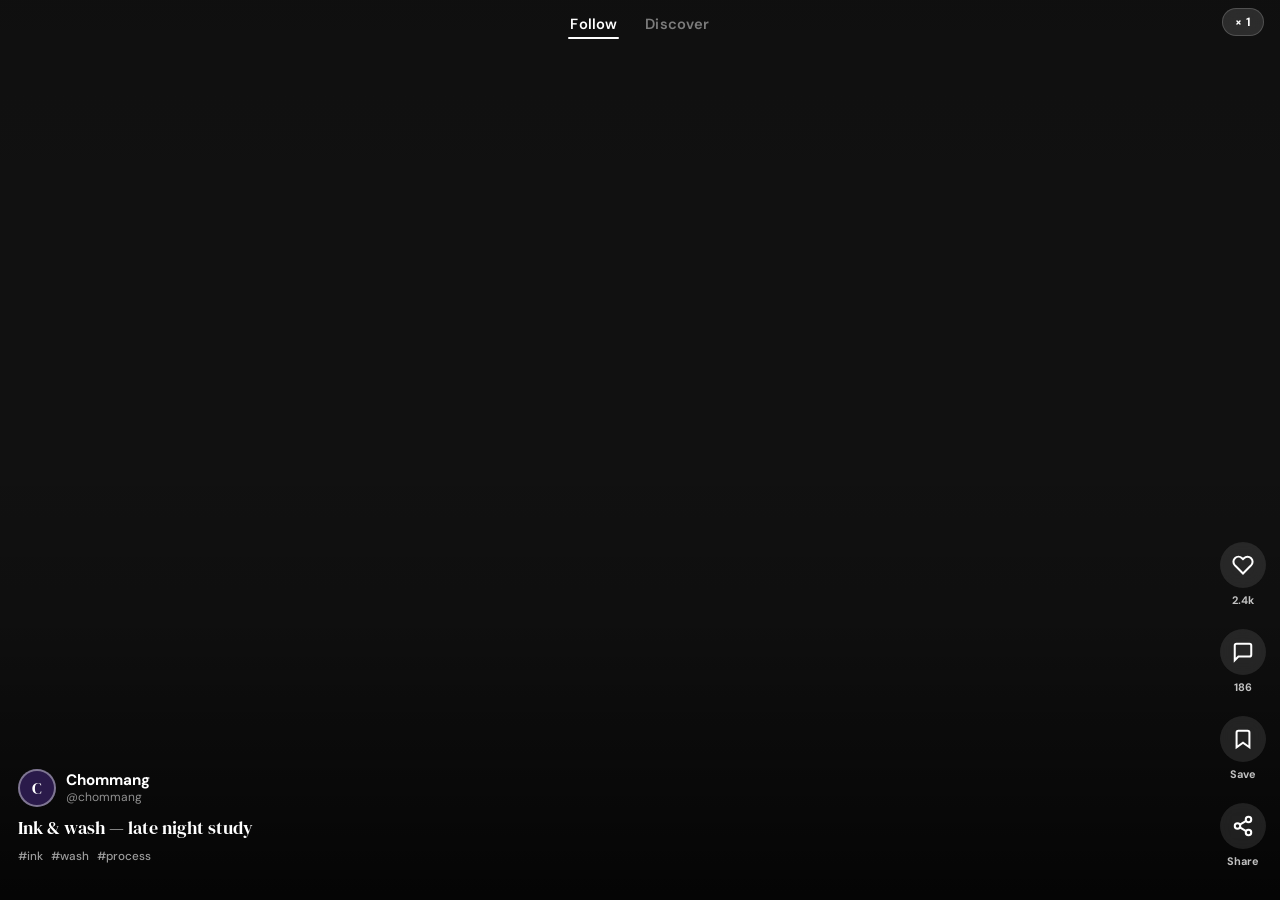
==== feed.html @ 2b3bf253 "Add files via upload" ====
<!DOCTYPE html>
<html lang="en">
<head>
  <meta charset="UTF-8" />
  <meta name="viewport" content="width=device-width, initial-scale=1.0, viewport-fit=cover" />
  <title>Art Gem — Feed</title>
  <link rel="stylesheet" href="style.css" />
  <style>

    html, body {
      width: 100%;
      height: 100%;
      overflow: hidden;
      background: #0D0D0D;
      overscroll-behavior: none;
    }

    #feed-page {
      width: 100%;
      height: 100dvh;
      position: relative;
      overflow: hidden;
      background: #0D0D0D;
    }

    /* ---- Search Bar ---- */
    .search-bar-wrap {
      position: absolute;
      top: 0; left: 0; right: 0;
      z-index: 30;
      padding: calc(env(safe-area-inset-top, 0px) + 52px) 16px 14px;
      background: linear-gradient(to bottom, rgba(0,0,0,0.9) 0%, transparent 100%);
      transform: translateY(-110%);
      transition: transform 0.35s cubic-bezier(0.4, 0, 0.2, 1);
      pointer-events: none;
    }
    .search-bar-wrap.visible {
      transform: translateY(0);
      pointer-events: all;
    }
    .search-input-row {
      display: flex;
      align-items: center;
      gap: 10px;
      background: rgba(255,255,255,0.12);
      backdrop-filter: blur(14px);
      -webkit-backdrop-filter: blur(14px);
      border-radius: 50px;
      padding: 10px 16px;
      border: 1px solid rgba(255,255,255,0.15);
    }
    .search-input-row input {
      flex: 1;
      background: transparent;
      border: none;
      outline: none;
      font-family: var(--font-body);
      font-size: 0.9rem;
      color: #fff;
    }
    .search-input-row input::placeholder { color: rgba(255,255,255,0.45); }
    .search-input-row svg { color: rgba(255,255,255,0.55); flex-shrink: 0; }
    .search-chips {
      display: flex;
      gap: 8px;
      margin-top: 10px;
      overflow-x: auto;
      scrollbar-width: none;
      padding-bottom: 2px;
    }
    .search-chips::-webkit-scrollbar { display: none; }
    .search-chip {
      flex-shrink: 0;
      padding: 5px 14px;
      border-radius: 50px;
      background: rgba(255,255,255,0.1);
      border: 1px solid rgba(255,255,255,0.18);
      color: rgba(255,255,255,0.75);
      font-size: 0.75rem;
      font-family: var(--font-body);
      font-weight: 500;
      cursor: pointer;
    }
    .search-chip.active {
      background: #A083D5;
      border-color: #A083D5;
      color: #fff;
    }

    /* ---- Top HUD ---- */
    .feed-hud {
      position: absolute;
      top: 0; left: 0; right: 0;
      z-index: 20;
      display: flex;
      align-items: center;
      justify-content: center;
      padding-top: calc(env(safe-area-inset-top, 12px) + 6px);
      padding-bottom: 8px;
      pointer-events: none;
    }
    .feed-tabs {
      display: flex;
      gap: 24px;
      pointer-events: all;
    }
    .feed-tab {
      font-family: var(--font-body);
      font-size: 0.92rem;
      font-weight: 600;
      color: rgba(255,255,255,0.45);
      cursor: pointer;
      padding: 8px 2px;
      position: relative;
      background: none;
      border: none;
      letter-spacing: 0.01em;
      transition: color 0.2s;
      -webkit-tap-highlight-color: transparent;
    }
    .feed-tab::after {
      content: '';
      position: absolute;
      bottom: 3px; left: 0; right: 0;
      height: 2px;
      border-radius: 2px;
      background: #fff;
      transform: scaleX(0);
      transition: transform 0.25s ease;
    }
    .feed-tab.active { color: #fff; }
    .feed-tab.active::after { transform: scaleX(1); }

    .speed-badge {
      position: absolute;
      top: calc(env(safe-area-inset-top, 12px) + 8px);
      right: 16px;
      background: rgba(255,255,255,0.12);
      backdrop-filter: blur(8px);
      -webkit-backdrop-filter: blur(8px);
      border: 1px solid rgba(255,255,255,0.18);
      border-radius: 50px;
      padding: 5px 12px;
      font-size: 0.75rem;
      font-weight: 700;
      color: #fff;
      font-family: var(--font-body);
      letter-spacing: 0.02em;
      cursor: pointer;
      z-index: 20;
    }

    /* ---- Video Feed ---- */
    .video-feed {
      position: absolute;
      inset: 0;
      overflow-y: scroll;
      overflow-x: hidden;
      scroll-snap-type: y mandatory;
      scrollbar-width: none;
      -webkit-overflow-scrolling: touch;
    }
    .video-feed::-webkit-scrollbar { display: none; }

    /* ---- Video Slide ---- */
    .video-slide {
      width: 100%;
      height: 100dvh;
      scroll-snap-align: start;
      scroll-snap-stop: always;
      position: relative;
      background: #111;
      overflow: hidden;
    }

    .video-slide video {
      position: absolute;
      inset: 0;
      width: 100%;
      height: 100%;
      object-fit: cover;
      display: block;
    }

    .video-overlay {
      position: absolute;
      inset: 0;
      background: linear-gradient(
        to bottom,
        rgba(0,0,0,0.1) 0%,
        transparent 25%,
        transparent 50%,
        rgba(0,0,0,0.15) 70%,
        rgba(0,0,0,0.72) 100%
      );
      z-index: 2;
      pointer-events: none;
    }

    /* ---- Artist Info ---- */
    .artist-info {
      position: absolute;
      bottom: 0; left: 0;
      right: 72px;
      padding: 20px 18px 36px;
      z-index: 5;
    }
    .artist-row {
      display: flex;
      align-items: center;
      gap: 10px;
      margin-bottom: 10px;
      cursor: pointer;
    }
    .artist-avatar {
      width: 38px; height: 38px;
      border-radius: 50%;
      border: 2px solid rgba(255,255,255,0.4);
      display: flex; align-items: center; justify-content: center;
      font-family: var(--font-display);
      font-size: 1rem;
      color: #fff;
      flex-shrink: 0;
    }
    .artist-name {
      font-family: var(--font-body);
      font-size: 0.95rem;
      font-weight: 700;
      color: #fff;
      line-height: 1.2;
    }
    .artist-handle {
      font-size: 0.75rem;
      color: rgba(255,255,255,0.55);
    }
    .video-title {
      font-family: var(--font-display);
      font-size: 1.1rem;
      color: #fff;
      line-height: 1.3;
      margin-bottom: 8px;
    }
    .video-tags {
      display: flex;
      gap: 8px;
      flex-wrap: wrap;
    }
    .video-tag {
      font-size: 0.73rem;
      color: rgba(255,255,255,0.6);
      font-weight: 500;
      font-family: var(--font-body);
    }
    .video-tag::before { content: '#'; }

    /* ---- Side Actions ---- */
    .side-actions {
      position: absolute;
      right: 14px;
      bottom: 32px;
      z-index: 5;
      display: flex;
      flex-direction: column;
      align-items: center;
      gap: 22px;
    }
    .action-btn {
      display: flex;
      flex-direction: column;
      align-items: center;
      gap: 5px;
      cursor: pointer;
      background: none;
      border: none;
      padding: 0;
      -webkit-tap-highlight-color: transparent;
    }
    .action-icon {
      width: 46px; height: 46px;
      border-radius: 50%;
      background: rgba(255,255,255,0.1);
      backdrop-filter: blur(8px);
      -webkit-backdrop-filter: blur(8px);
      display: flex; align-items: center; justify-content: center;
      transition: background 0.2s, transform 0.15s;
    }
    .action-btn:active .action-icon { transform: scale(0.88); }
    .action-btn.liked .action-icon  { background: rgba(244,224,100,0.22); }
    .action-btn svg { color: #fff; }
    .action-btn.liked svg.heart-icon {
      color: #F4E064;
      fill: #F4E064;
    }
    .action-count {
      font-size: 0.68rem;
      font-weight: 700;
      color: rgba(255,255,255,0.75);
      font-family: var(--font-body);
    }

    /* ---- Toast ---- */
    .toast {
      position: fixed;
      bottom: 80px;
      left: 50%;
      transform: translateX(-50%);
      background: rgba(26,26,26,0.92);
      color: #fff;
      font-size: 0.82rem;
      font-weight: 500;
      font-family: var(--font-body);
      padding: 10px 20px;
      border-radius: 50px;
      opacity: 0;
      pointer-events: none;
      transition: opacity 0.25s, bottom 0.25s;
      z-index: 999;
      white-space: nowrap;
      backdrop-filter: blur(12px);
    }
    .toast.show { opacity: 1; bottom: 90px; }

  </style>
</head>
<body>
<div id="feed-page">

  <!-- Search Bar -->
  <div class="search-bar-wrap" id="searchBar">
    <div class="search-input-row">
      <svg width="15" height="15" viewBox="0 0 24 24" fill="none" stroke="currentColor" stroke-width="2.5">
        <circle cx="11" cy="11" r="8"/><path d="m21 21-4.35-4.35"/>
      </svg>
      <input type="text" placeholder="Search artists, styles, mediums…" />
      <svg id="searchClose" width="15" height="15" viewBox="0 0 24 24" fill="none" stroke="currentColor" stroke-width="2.5" style="cursor:pointer">
        <path d="M18 6L6 18M6 6l12 12"/>
      </svg>
    </div>
    <div class="search-chips">
      <button class="search-chip active">All</button>
      <button class="search-chip">Watercolour</button>
      <button class="search-chip">Oil Paint</button>
      <button class="search-chip">Charcoal</button>
      <button class="search-chip">Sketch</button>
      <button class="search-chip">Ceramics</button>
      <button class="search-chip">Printmaking</button>
      <button class="search-chip">Calligraphy</button>
    </div>
  </div>

  <!-- Top HUD -->
  <div class="feed-hud">
    <div class="feed-tabs">
      <button class="feed-tab active" id="tabFollow" onclick="switchTab('follow')">Follow</button>
      <button class="feed-tab" id="tabDiscover" onclick="switchTab('discover')">Discover</button>
    </div>
  </div>
  <div class="speed-badge" id="speedBadge" onclick="cycleSpeed()">× 1</div>

  <!-- Video Feed -->
  <div class="video-feed" id="videoFeed">

    <!-- FOLLOW: Video 1 -->
    <div class="video-slide" data-tab="follow">
      <video src="https://rancmd.github.io/ag/video1.mp4" autoplay loop muted playsinline webkit-playsinline preload="auto"></video>
      <div class="video-overlay"></div>
      <div class="artist-info">
        <div class="artist-row" onclick="goToProfile()">
          <div class="artist-avatar" style="background:#2A1A4A;">C</div>
          <div>
            <div class="artist-name">Chommang</div>
            <div class="artist-handle">@chommang</div>
          </div>
        </div>
        <div class="video-title">Ink & wash — late night study</div>
        <div class="video-tags">
          <span class="video-tag">ink</span>
          <span class="video-tag">wash</span>
          <span class="video-tag">process</span>
        </div>
      </div>
      <div class="side-actions">
        <button class="action-btn" onclick="toggleLike(this)">
          <div class="action-icon"><svg class="heart-icon" width="22" height="22" viewBox="0 0 24 24" fill="none" stroke="currentColor" stroke-width="2.2"><path d="M20.84 4.61a5.5 5.5 0 0 0-7.78 0L12 5.67l-1.06-1.06a5.5 5.5 0 0 0-7.78 7.78l1.06 1.06L12 21.23l7.78-7.78 1.06-1.06a5.5 5.5 0 0 0 0-7.78z"/></svg></div>
          <span class="action-count">2.4k</span>
        </button>
        <button class="action-btn" onclick="showToast('Comments coming soon')">
          <div class="action-icon"><svg width="22" height="22" viewBox="0 0 24 24" fill="none" stroke="currentColor" stroke-width="2.2"><path d="M21 15a2 2 0 0 1-2 2H7l-4 4V5a2 2 0 0 1 2-2h14a2 2 0 0 1 2 2z"/></svg></div>
          <span class="action-count">186</span>
        </button>
        <button class="action-btn" onclick="showToast('Saved ✓')">
          <div class="action-icon"><svg width="22" height="22" viewBox="0 0 24 24" fill="none" stroke="currentColor" stroke-width="2.2"><path d="M19 21l-7-5-7 5V5a2 2 0 0 1 2-2h10a2 2 0 0 1 2 2z"/></svg></div>
          <span class="action-count">Save</span>
        </button>
        <button class="action-btn" onclick="showToast('Link copied!')">
          <div class="action-icon"><svg width="22" height="22" viewBox="0 0 24 24" fill="none" stroke="currentColor" stroke-width="2.2"><circle cx="18" cy="5" r="3"/><circle cx="6" cy="12" r="3"/><circle cx="18" cy="19" r="3"/><path d="M8.59 13.51l6.83 3.98M15.41 6.51l-6.82 3.98"/></svg></div>
          <span class="action-count">Share</span>
        </button>
      </div>
    </div>

    <!-- FOLLOW: Video 2 -->
    <div class="video-slide" data-tab="follow">
      <video src="https://rancmd.github.io/ag/video2.mp4" loop muted playsinline webkit-playsinline preload="none"></video>
      <div class="video-overlay"></div>
      <div class="artist-info">
        <div class="artist-row" onclick="goToProfile()">
          <div class="artist-avatar" style="background:#1A2A1A;">M</div>
          <div>
            <div class="artist-name">Mmmmonexx</div>
            <div class="artist-handle">@mmmmonexx</div>
          </div>
        </div>
        <div class="video-title">Colour studies — gouache on paper</div>
        <div class="video-tags">
          <span class="video-tag">gouache</span>
          <span class="video-tag">colour</span>
          <span class="video-tag">analog</span>
        </div>
      </div>
      <div class="side-actions">
        <button class="action-btn" onclick="toggleLike(this)">
          <div class="action-icon"><svg class="heart-icon" width="22" height="22" viewBox="0 0 24 24" fill="none" stroke="currentColor" stroke-width="2.2"><path d="M20.84 4.61a5.5 5.5 0 0 0-7.78 0L12 5.67l-1.06-1.06a5.5 5.5 0 0 0-7.78 7.78l1.06 1.06L12 21.23l7.78-7.78 1.06-1.06a5.5 5.5 0 0 0 0-7.78z"/></svg></div>
          <span class="action-count">5.1k</span>
        </button>
        <button class="action-btn" onclick="showToast('Comments coming soon')">
          <div class="action-icon"><svg width="22" height="22" viewBox="0 0 24 24" fill="none" stroke="currentColor" stroke-width="2.2"><path d="M21 15a2 2 0 0 1-2 2H7l-4 4V5a2 2 0 0 1 2-2h14a2 2 0 0 1 2 2z"/></svg></div>
          <span class="action-count">341</span>
        </button>
        <button class="action-btn" onclick="showToast('Saved ✓')">
          <div class="action-icon"><svg width="22" height="22" viewBox="0 0 24 24" fill="none" stroke="currentColor" stroke-width="2.2"><path d="M19 21l-7-5-7 5V5a2 2 0 0 1 2-2h10a2 2 0 0 1 2 2z"/></svg></div>
          <span class="action-count">Save</span>
        </button>
        <button class="action-btn" onclick="showToast('Link copied!')">
          <div class="action-icon"><svg width="22" height="22" viewBox="0 0 24 24" fill="none" stroke="currentColor" stroke-width="2.2"><circle cx="18" cy="5" r="3"/><circle cx="6" cy="12" r="3"/><circle cx="18" cy="19" r="3"/><path d="M8.59 13.51l6.83 3.98M15.41 6.51l-6.82 3.98"/></svg></div>
          <span class="action-count">Share</span>
        </button>
      </div>
    </div>

    <!-- FOLLOW: Video 3 -->
    <div class="video-slide" data-tab="follow">
      <video src="https://rancmd.github.io/ag/video3.mp4" loop muted playsinline webkit-playsinline preload="none"></video>
      <div class="video-overlay"></div>
      <div class="artist-info">
        <div class="artist-row" onclick="goToProfile()">
          <div class="artist-avatar" style="background:#2A1A1A;">N</div>
          <div>
            <div class="artist-name">Nisu</div>
            <div class="artist-handle">@artbynisu</div>
          </div>
        </div>
        <div class="video-title">Sketchbook walk — pen & watercolour</div>
        <div class="video-tags">
          <span class="video-tag">sketch</span>
          <span class="video-tag">watercolour</span>
          <span class="video-tag">pen</span>
        </div>
      </div>
      <div class="side-actions">
        <button class="action-btn" onclick="toggleLike(this)">
          <div class="action-icon"><svg class="heart-icon" width="22" height="22" viewBox="0 0 24 24" fill="none" stroke="currentColor" stroke-width="2.2"><path d="M20.84 4.61a5.5 5.5 0 0 0-7.78 0L12 5.67l-1.06-1.06a5.5 5.5 0 0 0-7.78 7.78l1.06 1.06L12 21.23l7.78-7.78 1.06-1.06a5.5 5.5 0 0 0 0-7.78z"/></svg></div>
          <span class="action-count">8.7k</span>
        </button>
        <button class="action-btn" onclick="showToast('Comments coming soon')">
          <div class="action-icon"><svg width="22" height="22" viewBox="0 0 24 24" fill="none" stroke="currentColor" stroke-width="2.2"><path d="M21 15a2 2 0 0 1-2 2H7l-4 4V5a2 2 0 0 1 2-2h14a2 2 0 0 1 2 2z"/></svg></div>
          <span class="action-count">920</span>
        </button>
        <button class="action-btn" onclick="showToast('Saved ✓')">
          <div class="action-icon"><svg width="22" height="22" viewBox="0 0 24 24" fill="none" stroke="currentColor" stroke-width="2.2"><path d="M19 21l-7-5-7 5V5a2 2 0 0 1 2-2h10a2 2 0 0 1 2 2z"/></svg></div>
          <span class="action-count">Save</span>
        </button>
        <button class="action-btn" onclick="showToast('Link copied!')">
          <div class="action-icon"><svg width="22" height="22" viewBox="0 0 24 24" fill="none" stroke="currentColor" stroke-width="2.2"><circle cx="18" cy="5" r="3"/><circle cx="6" cy="12" r="3"/><circle cx="18" cy="19" r="3"/><path d="M8.59 13.51l6.83 3.98M15.41 6.51l-6.82 3.98"/></svg></div>
          <span class="action-count">Share</span>
        </button>
      </div>
    </div>

    <!-- DISCOVER: Video 4 -->
    <div class="video-slide" data-tab="discover" style="display:none">
      <video src="https://rancmd.github.io/ag/video4.mp4" loop muted playsinline webkit-playsinline preload="none"></video>
      <div class="video-overlay"></div>
      <div class="artist-info">
        <div class="artist-row" onclick="goToProfile()">
          <div class="artist-avatar" style="background:#1A1A2A;">D</div>
          <div>
            <div class="artist-name">Drewscape</div>
            <div class="artist-handle">@drewscape-art</div>
          </div>
        </div>
        <div class="video-title">Urban sketching — marker & ink</div>
        <div class="video-tags">
          <span class="video-tag">urban</span>
          <span class="video-tag">marker</span>
          <span class="video-tag">ink</span>
        </div>
      </div>
      <div class="side-actions">
        <button class="action-btn" onclick="toggleLike(this)">
          <div class="action-icon"><svg class="heart-icon" width="22" height="22" viewBox="0 0 24 24" fill="none" stroke="currentColor" stroke-width="2.2"><path d="M20.84 4.61a5.5 5.5 0 0 0-7.78 0L12 5.67l-1.06-1.06a5.5 5.5 0 0 0-7.78 7.78l1.06 1.06L12 21.23l7.78-7.78 1.06-1.06a5.5 5.5 0 0 0 0-7.78z"/></svg></div>
          <span class="action-count">3.2k</span>
        </button>
        <button class="action-btn" onclick="showToast('Comments coming soon')">
          <div class="action-icon"><svg width="22" height="22" viewBox="0 0 24 24" fill="none" stroke="currentColor" stroke-width="2.2"><path d="M21 15a2 2 0 0 1-2 2H7l-4 4V5a2 2 0 0 1 2-2h14a2 2 0 0 1 2 2z"/></svg></div>
          <span class="action-count">215</span>
        </button>
        <button class="action-btn" onclick="showToast('Saved ✓')">
          <div class="action-icon"><svg width="22" height="22" viewBox="0 0 24 24" fill="none" stroke="currentColor" stroke-width="2.2"><path d="M19 21l-7-5-7 5V5a2 2 0 0 1 2-2h10a2 2 0 0 1 2 2z"/></svg></div>
          <span class="action-count">Save</span>
        </button>
        <button class="action-btn" onclick="showToast('Link copied!')">
          <div class="action-icon"><svg width="22" height="22" viewBox="0 0 24 24" fill="none" stroke="currentColor" stroke-width="2.2"><circle cx="18" cy="5" r="3"/><circle cx="6" cy="12" r="3"/><circle cx="18" cy="19" r="3"/><path d="M8.59 13.51l6.83 3.98M15.41 6.51l-6.82 3.98"/></svg></div>
          <span class="action-count">Share</span>
        </button>
      </div>
    </div>

    <!-- DISCOVER: Video 5 -->
    <div class="video-slide" data-tab="discover" style="display:none">
      <video src="https://rancmd.github.io/ag/video5.mp4" loop muted playsinline webkit-playsinline preload="none"></video>
      <div class="video-overlay"></div>
      <div class="artist-info">
        <div class="artist-row" onclick="goToProfile()">
          <div class="artist-avatar" style="background:#2A2A1A;">A</div>
          <div>
            <div class="artist-name">Akihito</div>
            <div class="artist-handle">@akihitoyoshitomi</div>
          </div>
        </div>
        <div class="video-title">Sumi-e — bamboo in rain</div>
        <div class="video-tags">
          <span class="video-tag">sumi-e</span>
          <span class="video-tag">ink</span>
          <span class="video-tag">japanese</span>
        </div>
      </div>
      <div class="side-actions">
        <button class="action-btn" onclick="toggleLike(this)">
          <div class="action-icon"><svg class="heart-icon" width="22" height="22" viewBox="0 0 24 24" fill="none" stroke="currentColor" stroke-width="2.2"><path d="M20.84 4.61a5.5 5.5 0 0 0-7.78 0L12 5.67l-1.06-1.06a5.5 5.5 0 0 0-7.78 7.78l1.06 1.06L12 21.23l7.78-7.78 1.06-1.06a5.5 5.5 0 0 0 0-7.78z"/></svg></div>
          <span class="action-count">11k</span>
        </button>
        <button class="action-btn" onclick="showToast('Comments coming soon')">
          <div class="action-icon"><svg width="22" height="22" viewBox="0 0 24 24" fill="none" stroke="currentColor" stroke-width="2.2"><path d="M21 15a2 2 0 0 1-2 2H7l-4 4V5a2 2 0 0 1 2-2h14a2 2 0 0 1 2 2z"/></svg></div>
          <span class="action-count">1.2k</span>
        </button>
        <button class="action-btn" onclick="showToast('Saved ✓')">
          <div class="action-icon"><svg width="22" height="22" viewBox="0 0 24 24" fill="none" stroke="currentColor" stroke-width="2.2"><path d="M19 21l-7-5-7 5V5a2 2 0 0 1 2-2h10a2 2 0 0 1 2 2z"/></svg></div>
          <span class="action-count">Save</span>
        </button>
        <button class="action-btn" onclick="showToast('Link copied!')">
          <div class="action-icon"><svg width="22" height="22" viewBox="0 0 24 24" fill="none" stroke="currentColor" stroke-width="2.2"><circle cx="18" cy="5" r="3"/><circle cx="6" cy="12" r="3"/><circle cx="18" cy="19" r="3"/><path d="M8.59 13.51l6.83 3.98M15.41 6.51l-6.82 3.98"/></svg></div>
          <span class="action-count">Share</span>
        </button>
      </div>
    </div>

    <!-- DISCOVER: Video 6 -->
    <div class="video-slide" data-tab="discover" style="display:none">
      <video src="https://rancmd.github.io/ag/video6.mp4" loop muted playsinline webkit-playsinline preload="none"></video>
      <div class="video-overlay"></div>
      <div class="artist-info">
        <div class="artist-row" onclick="goToProfile()">
          <div class="artist-avatar" style="background:#1A1A1A;">K</div>
          <div>
            <div class="artist-name">Kira Voss</div>
            <div class="artist-handle">@kiravoss</div>
          </div>
        </div>
        <div class="video-title">Oil pastel — golden hour landscape</div>
        <div class="video-tags">
          <span class="video-tag">oil pastel</span>
          <span class="video-tag">landscape</span>
          <span class="video-tag">process</span>
        </div>
      </div>
      <div class="side-actions">
        <button class="action-btn" onclick="toggleLike(this)">
          <div class="action-icon"><svg class="heart-icon" width="22" height="22" viewBox="0 0 24 24" fill="none" stroke="currentColor" stroke-width="2.2"><path d="M20.84 4.61a5.5 5.5 0 0 0-7.78 0L12 5.67l-1.06-1.06a5.5 5.5 0 0 0-7.78 7.78l1.06 1.06L12 21.23l7.78-7.78 1.06-1.06a5.5 5.5 0 0 0 0-7.78z"/></svg></div>
          <span class="action-count">6.8k</span>
        </button>
        <button class="action-btn" onclick="showToast('Comments coming soon')">
          <div class="action-icon"><svg width="22" height="22" viewBox="0 0 24 24" fill="none" stroke="currentColor" stroke-width="2.2"><path d="M21 15a2 2 0 0 1-2 2H7l-4 4V5a2 2 0 0 1 2-2h14a2 2 0 0 1 2 2z"/></svg></div>
          <span class="action-count">540</span>
        </button>
        <button class="action-btn" onclick="showToast('Saved ✓')">
          <div class="action-icon"><svg width="22" height="22" viewBox="0 0 24 24" fill="none" stroke="currentColor" stroke-width="2.2"><path d="M19 21l-7-5-7 5V5a2 2 0 0 1 2-2h10a2 2 0 0 1 2 2z"/></svg></div>
          <span class="action-count">Save</span>
        </button>
        <button class="action-btn" onclick="showToast('Link copied!')">
          <div class="action-icon"><svg width="22" height="22" viewBox="0 0 24 24" fill="none" stroke="currentColor" stroke-width="2.2"><circle cx="18" cy="5" r="3"/><circle cx="6" cy="12" r="3"/><circle cx="18" cy="19" r="3"/><path d="M8.59 13.51l6.83 3.98M15.41 6.51l-6.82 3.98"/></svg></div>
          <span class="action-count">Share</span>
        </button>
      </div>
    </div>

  </div><!-- /video-feed -->

  <div class="toast" id="toast"></div>

</div>

<script>
  let currentTab = 'follow';

  // ---- Tab switch ----
  function switchTab(tab) {
    if (tab === currentTab) return;
    currentTab = tab;
    document.getElementById('tabFollow').classList.toggle('active', tab === 'follow');
    document.getElementById('tabDiscover').classList.toggle('active', tab === 'discover');
    document.querySelectorAll('.video-slide').forEach(s => {
      s.style.display = s.dataset.tab === tab ? 'block' : 'none';
    });
    document.getElementById('videoFeed').scrollTo({ top: 0, behavior: 'instant' });
    pauseAll();
    const first = document.querySelector(`.video-slide[data-tab="${tab}"] video`);
    if (first) first.play().catch(() => {});
  }

  // ---- Pause all videos ----
  function pauseAll() {
    document.querySelectorAll('video').forEach(v => v.pause());
  }

  // ---- IntersectionObserver: autoplay visible video ----
  const observer = new IntersectionObserver(entries => {
    entries.forEach(entry => {
      const video = entry.target.querySelector('video');
      if (!video) return;
      if (entry.isIntersecting && entry.target.dataset.tab === currentTab) {
        video.play().catch(() => {});
      } else {
        video.pause();
      }
    });
  }, { threshold: 0.6 });

  document.querySelectorAll('.video-slide').forEach(s => observer.observe(s));

  // ---- Speed ----
  const speeds = ['× 1', '× 1.5', '× 2'];
  let speedIdx = 0;
  function cycleSpeed() {
    speedIdx = (speedIdx + 1) % speeds.length;
    document.getElementById('speedBadge').textContent = speeds[speedIdx];
    const rate = parseFloat(speeds[speedIdx].replace('× ', ''));
    document.querySelectorAll('video').forEach(v => v.playbackRate = rate);
    showToast('Speed ' + speeds[speedIdx]);
  }

  // ---- Search bar (pull down) ----
  let startY = 0;
  let searchVisible = false;
  const feedEl = document.getElementById('videoFeed');
  feedEl.addEventListener('touchstart', e => { startY = e.touches[0].clientY; }, { passive: true });
  feedEl.addEventListener('touchend', e => {
    const dy = e.changedTouches[0].clientY - startY;
    if (dy > 55 && feedEl.scrollTop === 0 && !searchVisible) {
      searchVisible = true;
      document.getElementById('searchBar').classList.add('visible');
    }
  }, { passive: true });
  document.getElementById('searchClose').addEventListener('click', () => {
    searchVisible = false;
    document.getElementById('searchBar').classList.remove('visible');
  });
  document.querySelectorAll('.search-chip').forEach(c => {
    c.addEventListener('click', () => {
      document.querySelectorAll('.search-chip').forEach(x => x.classList.remove('active'));
      c.classList.add('active');
    });
  });

  // ---- Like ----
  function toggleLike(btn) {
    btn.classList.toggle('liked');
    if (btn.classList.contains('liked')) showToast('❤️ Liked');
  }

  // ---- Go to profile (tell parent shell) ----
  function goToProfile() {
    if (window.parent && window.parent.goToPanel) {
      window.parent.goToPanel(2); // panel 2 = profile
    }
  }

  // ---- Toast ----
  function showToast(msg) {
    const t = document.getElementById('toast');
    t.textContent = msg;
    t.classList.add('show');
    clearTimeout(t._timer);
    t._timer = setTimeout(() => t.classList.remove('show'), 2200);
  }
</script>
</body>
</html>
---- style.css ----
/* ============================================
   ART GEM — style.css
   Design System & Global Styles
   ============================================ */

@import url('https://fonts.googleapis.com/css2?family=DM+Serif+Display:ital@0;1&family=DM+Sans:wght@300;400;500;600&display=swap');

/* ---- CSS Variables ---- */
:root {
  --bg:           #F9F8F6;
  --bg-card:      #FFFFFF;
  --purple:       #A083D5;
  --purple-deep:  #7B5EA7;
  --purple-light: #B19CD8;
  --purple-pale:  #EDE8F8;
  --yellow:       #F4E064;
  --yellow-deep:  #EFCF20;
  --text:         #1A1A1A;
  --text-muted:   #7A7A7A;
  --text-light:   #B0B0B0;
  --border:       #EBEBEB;
  --shadow-sm:    0 2px 8px rgba(0,0,0,0.06);
  --shadow-md:    0 8px 24px rgba(0,0,0,0.10);
  --radius-sm:    10px;
  --radius-md:    18px;
  --radius-lg:    28px;
  --font-display: 'DM Serif Display', serif;
  --font-body:    'DM Sans', sans-serif;
}

/* ---- Reset ---- */
*, *::before, *::after { box-sizing: border-box; margin: 0; padding: 0; }

html, body {
  width: 100%;
  height: 100%;
  overflow: hidden;
  background: var(--bg);
  font-family: var(--font-body);
  color: var(--text);
  -webkit-font-smoothing: antialiased;
  -webkit-tap-highlight-color: transparent;
  touch-action: pan-y;
}

/* ---- App Shell ---- */
.app-shell {
  width: 100%;
  max-width: 430px;
  height: 100dvh;
  margin: 0 auto;
  position: relative;
  overflow: hidden;
  background: var(--bg);
}

/* ---- Page Transitions ---- */
.page {
  position: absolute;
  top: 0; left: 0;
  width: 100%; height: 100%;
  background: var(--bg);
  transition: transform 0.38s cubic-bezier(0.4, 0, 0.2, 1),
              opacity 0.38s ease;
  will-change: transform;
}

.page.active   { transform: translateX(0);     opacity: 1;   pointer-events: all; }
.page.left     { transform: translateX(-100%); opacity: 0.4; pointer-events: none; }
.page.right    { transform: translateX(100%);  opacity: 0.4; pointer-events: none; }
.page.hidden   { transform: translateX(100%);  opacity: 0;   pointer-events: none; }

/* ---- Typography ---- */
h1, h2, h3 { font-family: var(--font-display); font-weight: 400; }
h1 { font-size: 2rem; line-height: 1.15; }
h2 { font-size: 1.4rem; line-height: 1.2; }
h3 { font-size: 1.1rem; }

p  { font-size: 0.875rem; line-height: 1.6; color: var(--text-muted); }

/* ---- Buttons ---- */
.btn {
  display: inline-flex;
  align-items: center;
  justify-content: center;
  gap: 6px;
  padding: 10px 20px;
  border: none;
  border-radius: 50px;
  font-family: var(--font-body);
  font-size: 0.85rem;
  font-weight: 600;
  cursor: pointer;
  transition: transform 0.15s, box-shadow 0.15s;
  -webkit-appearance: none;
}
.btn:active { transform: scale(0.95); }

.btn-primary {
  background: var(--purple);
  color: #fff;
  box-shadow: 0 4px 14px rgba(160,131,213,0.35);
}
.btn-primary:active { box-shadow: 0 2px 6px rgba(160,131,213,0.2); }

.btn-yellow {
  background: var(--yellow);
  color: var(--text);
  box-shadow: 0 4px 14px rgba(244,224,100,0.4);
}

.btn-outline {
  background: transparent;
  border: 1.5px solid var(--border);
  color: var(--text);
}

.btn-ghost {
  background: transparent;
  color: var(--text-muted);
  padding: 8px 12px;
}

/* ---- Icon Button ---- */
.icon-btn {
  width: 40px; height: 40px;
  border-radius: 50%;
  border: none;
  background: rgba(255,255,255,0.15);
  backdrop-filter: blur(8px);
  display: flex; align-items: center; justify-content: center;
  cursor: pointer;
  color: #fff;
  font-size: 1.1rem;
  transition: background 0.2s, transform 0.15s;
}
.icon-btn:active { transform: scale(0.9); }
.icon-btn.dark {
  background: rgba(26,26,26,0.08);
  color: var(--text);
}

/* ---- Pill Tag ---- */
.tag {
  display: inline-block;
  padding: 4px 12px;
  border-radius: 50px;
  font-size: 0.72rem;
  font-weight: 600;
  letter-spacing: 0.03em;
  text-transform: uppercase;
}
.tag-purple { background: var(--purple-pale); color: var(--purple-deep); }
.tag-yellow { background: #FFF8CC; color: #9A7A00; }

/* ---- Avatar ---- */
.avatar {
  border-radius: 50%;
  object-fit: cover;
  background: var(--purple-pale);
  display: flex; align-items: center; justify-content: center;
  font-family: var(--font-display);
  font-size: 1.1rem;
  color: var(--purple);
  overflow: hidden;
  flex-shrink: 0;
}
.avatar-sm  { width: 36px; height: 36px; }
.avatar-md  { width: 56px; height: 56px; font-size: 1.4rem; }
.avatar-lg  { width: 80px; height: 80px; font-size: 2rem; }
.avatar-xl  { width: 96px; height: 96px; font-size: 2.4rem; }

/* ---- Divider ---- */
.divider {
  width: 100%; height: 1px;
  background: var(--border);
  margin: 16px 0;
}

/* ---- Scrollable container ---- */
.scroll-y {
  overflow-y: auto;
  -webkit-overflow-scrolling: touch;
  scrollbar-width: none;
}
.scroll-y::-webkit-scrollbar { display: none; }

/* ---- Section Header ---- */
.section-header {
  display: flex;
  align-items: center;
  justify-content: space-between;
  padding: 0 20px;
  margin-bottom: 12px;
}
.section-header h3 { font-family: var(--font-display); font-size: 1.1rem; }
.section-header a  {
  font-size: 0.78rem;
  font-weight: 600;
  color: var(--purple);
  text-decoration: none;
  letter-spacing: 0.02em;
}

/* ---- Bottom Safe Area ---- */
.safe-bottom { padding-bottom: env(safe-area-inset-bottom, 16px); }

/* ---- Animations ---- */
@keyframes fadeUp {
  from { opacity: 0; transform: translateY(16px); }
  to   { opacity: 1; transform: translateY(0); }
}
@keyframes fadeIn {
  from { opacity: 0; }
  to   { opacity: 1; }
}
@keyframes pulse {
  0%, 100% { opacity: 1; }
  50%       { opacity: 0.5; }
}

.fade-up { animation: fadeUp 0.4s ease both; }
.fade-in { animation: fadeIn 0.3s ease both; }

/* ---- Toast ---- */
.toast {
  position: fixed;
  bottom: 90px;
  left: 50%; transform: translateX(-50%);
  background: var(--text);
  color: #fff;
  font-size: 0.82rem;
  font-weight: 500;
  padding: 10px 20px;
  border-radius: 50px;
  opacity: 0;
  pointer-events: none;
  transition: opacity 0.3s, bottom 0.3s;
  z-index: 999;
  white-space: nowrap;
}
.toast.show { opacity: 1; bottom: 100px; }

/* ---- Overlay ---- */
.overlay {
  position: fixed;
  inset: 0;
  background: rgba(0,0,0,0.5);
  z-index: 100;
  opacity: 0;
  pointer-events: none;
  transition: opacity 0.3s;
}
.overlay.show { opacity: 1; pointer-events: all; }
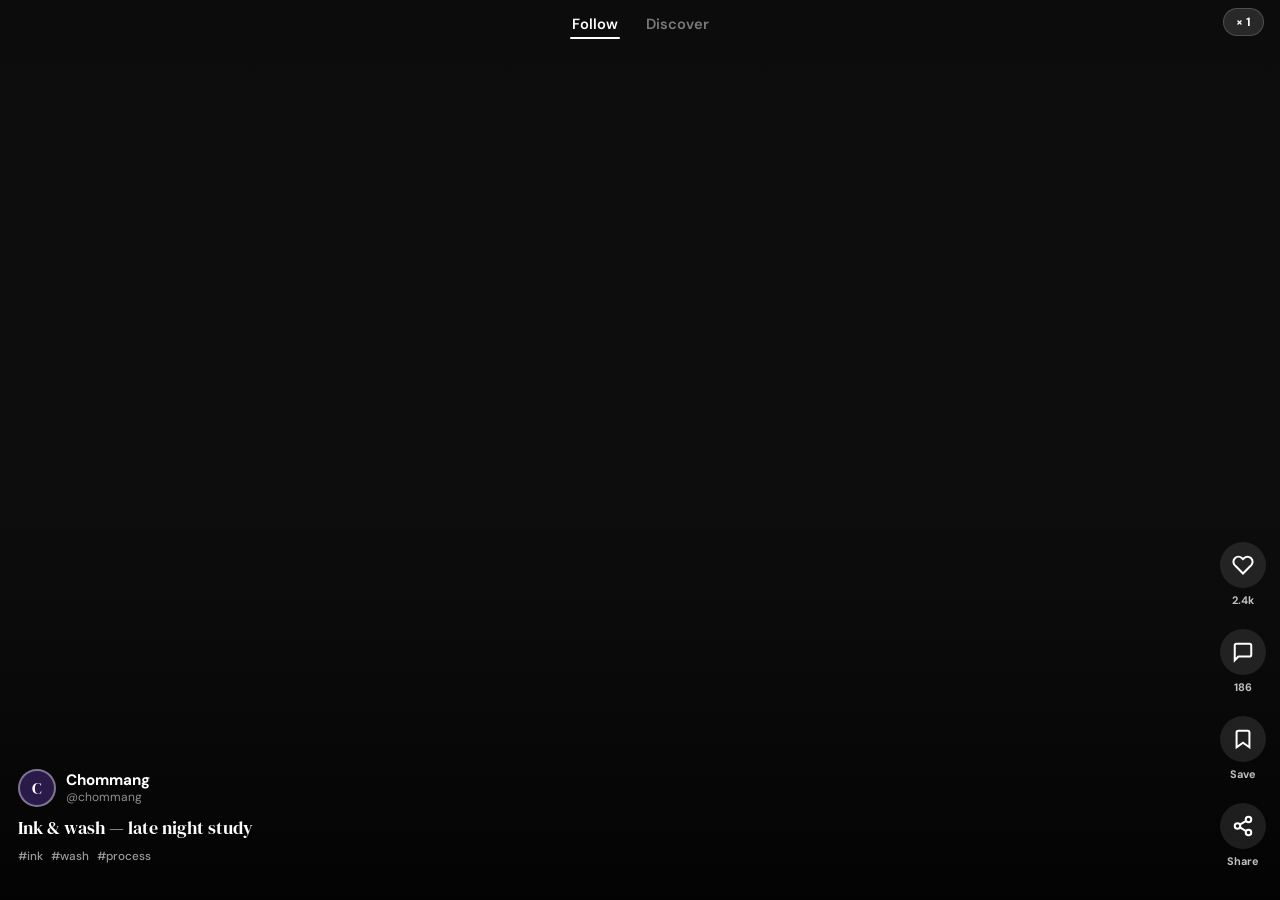
==== commit c5a6df61: "Add files via upload" ====
--- a/feed.html
+++ b/feed.html
@@ -96,7 +96,6 @@
       align-items: center;
       justify-content: center;
       padding-top: calc(env(safe-area-inset-top, 12px) + 6px);
-      padding-bottom: 8px;
       pointer-events: none;
     }
     .feed-tabs {
@@ -114,7 +113,6 @@
       position: relative;
       background: none;
       border: none;
-      letter-spacing: 0.01em;
       transition: color 0.2s;
       -webkit-tap-highlight-color: transparent;
     }
@@ -145,7 +143,6 @@
       font-weight: 700;
       color: #fff;
       font-family: var(--font-body);
-      letter-spacing: 0.02em;
       cursor: pointer;
       z-index: 20;
     }
@@ -169,7 +166,7 @@
       scroll-snap-align: start;
       scroll-snap-stop: always;
       position: relative;
-      background: #111;
+      background: #0D0D0D;
       overflow: hidden;
     }
 
@@ -190,8 +187,8 @@
         rgba(0,0,0,0.1) 0%,
         transparent 25%,
         transparent 50%,
-        rgba(0,0,0,0.15) 70%,
-        rgba(0,0,0,0.72) 100%
+        rgba(0,0,0,0.15) 68%,
+        rgba(0,0,0,0.75) 100%
       );
       z-index: 2;
       pointer-events: none;
@@ -287,16 +284,25 @@
     .action-btn:active .action-icon { transform: scale(0.88); }
     .action-btn.liked .action-icon  { background: rgba(244,224,100,0.22); }
     .action-btn svg { color: #fff; }
-    .action-btn.liked svg.heart-icon {
-      color: #F4E064;
-      fill: #F4E064;
-    }
+    .action-btn.liked svg.heart-icon { color: #F4E064; fill: #F4E064; }
     .action-count {
       font-size: 0.68rem;
       font-weight: 700;
       color: rgba(255,255,255,0.75);
       font-family: var(--font-body);
     }
+
+    /* ---- Tap to start overlay (iOS autoplay unlock) ---- */
+    #tap-to-start {
+      position: fixed;
+      inset: 0;
+      z-index: 100;
+      display: flex;
+      align-items: center;
+      justify-content: center;
+      background: transparent;
+    }
+    #tap-to-start.hidden { display: none; }
 
     /* ---- Toast ---- */
     .toast {
@@ -316,7 +322,6 @@
       transition: opacity 0.25s, bottom 0.25s;
       z-index: 999;
       white-space: nowrap;
-      backdrop-filter: blur(12px);
     }
     .toast.show { opacity: 1; bottom: 90px; }
 
@@ -324,6 +329,9 @@
 </head>
 <body>
 <div id="feed-page">
+
+  <!-- Invisible tap-unlock layer for iOS autoplay -->
+  <div id="tap-to-start" onclick="unlockAudio()"></div>
 
   <!-- Search Bar -->
   <div class="search-bar-wrap" id="searchBar">
@@ -361,11 +369,11 @@
   <div class="video-feed" id="videoFeed">
 
     <!-- FOLLOW: Video 1 -->
-    <div class="video-slide" data-tab="follow">
-      <video src="https://rancmd.github.io/ag/video1.mp4" autoplay loop muted playsinline webkit-playsinline preload="auto"></video>
+    <div class="video-slide" data-tab="follow" data-index="0">
+      <video src="https://rancmd.github.io/ag/video1.mp4" loop muted playsinline webkit-playsinline preload="auto"></video>
       <div class="video-overlay"></div>
       <div class="artist-info">
-        <div class="artist-row" onclick="goToProfile()">
+        <div class="artist-row" onclick="goToArtist()">
           <div class="artist-avatar" style="background:#2A1A4A;">C</div>
           <div>
             <div class="artist-name">Chommang</div>
@@ -400,11 +408,11 @@
     </div>
 
     <!-- FOLLOW: Video 2 -->
-    <div class="video-slide" data-tab="follow">
+    <div class="video-slide" data-tab="follow" data-index="1">
       <video src="https://rancmd.github.io/ag/video2.mp4" loop muted playsinline webkit-playsinline preload="none"></video>
       <div class="video-overlay"></div>
       <div class="artist-info">
-        <div class="artist-row" onclick="goToProfile()">
+        <div class="artist-row" onclick="goToArtist()">
           <div class="artist-avatar" style="background:#1A2A1A;">M</div>
           <div>
             <div class="artist-name">Mmmmonexx</div>
@@ -439,11 +447,11 @@
     </div>
 
     <!-- FOLLOW: Video 3 -->
-    <div class="video-slide" data-tab="follow">
+    <div class="video-slide" data-tab="follow" data-index="2">
       <video src="https://rancmd.github.io/ag/video3.mp4" loop muted playsinline webkit-playsinline preload="none"></video>
       <div class="video-overlay"></div>
       <div class="artist-info">
-        <div class="artist-row" onclick="goToProfile()">
+        <div class="artist-row" onclick="goToArtist()">
           <div class="artist-avatar" style="background:#2A1A1A;">N</div>
           <div>
             <div class="artist-name">Nisu</div>
@@ -478,11 +486,11 @@
     </div>
 
     <!-- DISCOVER: Video 4 -->
-    <div class="video-slide" data-tab="discover" style="display:none">
+    <div class="video-slide" data-tab="discover" data-index="3" style="display:none">
       <video src="https://rancmd.github.io/ag/video4.mp4" loop muted playsinline webkit-playsinline preload="none"></video>
       <div class="video-overlay"></div>
       <div class="artist-info">
-        <div class="artist-row" onclick="goToProfile()">
+        <div class="artist-row" onclick="goToArtist()">
           <div class="artist-avatar" style="background:#1A1A2A;">D</div>
           <div>
             <div class="artist-name">Drewscape</div>
@@ -517,11 +525,11 @@
     </div>
 
     <!-- DISCOVER: Video 5 -->
-    <div class="video-slide" data-tab="discover" style="display:none">
+    <div class="video-slide" data-tab="discover" data-index="4" style="display:none">
       <video src="https://rancmd.github.io/ag/video5.mp4" loop muted playsinline webkit-playsinline preload="none"></video>
       <div class="video-overlay"></div>
       <div class="artist-info">
-        <div class="artist-row" onclick="goToProfile()">
+        <div class="artist-row" onclick="goToArtist()">
           <div class="artist-avatar" style="background:#2A2A1A;">A</div>
           <div>
             <div class="artist-name">Akihito</div>
@@ -556,11 +564,11 @@
     </div>
 
     <!-- DISCOVER: Video 6 -->
-    <div class="video-slide" data-tab="discover" style="display:none">
+    <div class="video-slide" data-tab="discover" data-index="5" style="display:none">
       <video src="https://rancmd.github.io/ag/video6.mp4" loop muted playsinline webkit-playsinline preload="none"></video>
       <div class="video-overlay"></div>
       <div class="artist-info">
-        <div class="artist-row" onclick="goToProfile()">
+        <div class="artist-row" onclick="goToArtist()">
           <div class="artist-avatar" style="background:#1A1A1A;">K</div>
           <div>
             <div class="artist-name">Kira Voss</div>
@@ -595,50 +603,112 @@
     </div>
 
   </div><!-- /video-feed -->
-
   <div class="toast" id="toast"></div>
-
 </div>
 
 <script>
+  const feedEl   = document.getElementById('videoFeed');
+  const slideH   = () => window.innerHeight;
   let currentTab = 'follow';
-
-  // ---- Tab switch ----
+  let audioUnlocked = false;
+
+  // ============================================
+  // iOS AUTOPLAY UNLOCK
+  // First touch anywhere unlocks video playback
+  // ============================================
+  function unlockAudio() {
+    if (audioUnlocked) return;
+    audioUnlocked = true;
+    document.getElementById('tap-to-start').classList.add('hidden');
+    // Play all muted videos once to unlock, then pause non-visible ones
+    document.querySelectorAll('video').forEach(v => {
+      v.play().then(() => {
+        // Only keep the first visible one playing
+      }).catch(() => {});
+    });
+    setTimeout(syncVideoToScroll, 100);
+  }
+
+  // Also unlock on any touchstart
+  document.addEventListener('touchstart', () => {
+    if (!audioUnlocked) unlockAudio();
+  }, { once: true, passive: true });
+
+  // ============================================
+  // SCROLL-BASED VIDEO SYNC
+  // Works reliably on iOS even inside iframes
+  // ============================================
+  function getVisibleSlide() {
+    const scrollTop = feedEl.scrollTop;
+    const h = slideH();
+    // Which slide index is currently showing
+    const visibleSlides = Array.from(
+      document.querySelectorAll(`.video-slide[data-tab="${currentTab}"]`)
+    );
+    let closest = visibleSlides[0];
+    let minDist = Infinity;
+    visibleSlides.forEach(slide => {
+      const dist = Math.abs(slide.offsetTop - scrollTop);
+      if (dist < minDist) { minDist = dist; closest = slide; }
+    });
+    return closest;
+  }
+
+  function syncVideoToScroll() {
+    const visible = getVisibleSlide();
+    document.querySelectorAll('video').forEach(v => {
+      const slide = v.closest('.video-slide');
+      if (slide === visible) {
+        if (v.paused) v.play().catch(() => {});
+      } else {
+        if (!v.paused) v.pause();
+      }
+    });
+  }
+
+  // Fire sync on scroll end (scrollend not available on iOS 14, use timeout)
+  let scrollTimer;
+  feedEl.addEventListener('scroll', () => {
+    clearTimeout(scrollTimer);
+    scrollTimer = setTimeout(syncVideoToScroll, 120);
+  }, { passive: true });
+
+  // Initial play attempt
+  window.addEventListener('load', () => {
+    const first = document.querySelector(`.video-slide[data-tab="follow"] video`);
+    if (first) first.play().catch(() => {});
+  });
+
+  // ============================================
+  // TAB SWITCH
+  // ============================================
   function switchTab(tab) {
     if (tab === currentTab) return;
     currentTab = tab;
     document.getElementById('tabFollow').classList.toggle('active', tab === 'follow');
     document.getElementById('tabDiscover').classList.toggle('active', tab === 'discover');
+
+    // Pause everything
+    document.querySelectorAll('video').forEach(v => v.pause());
+
+    // Show/hide slides
     document.querySelectorAll('.video-slide').forEach(s => {
       s.style.display = s.dataset.tab === tab ? 'block' : 'none';
     });
-    document.getElementById('videoFeed').scrollTo({ top: 0, behavior: 'instant' });
-    pauseAll();
-    const first = document.querySelector(`.video-slide[data-tab="${tab}"] video`);
-    if (first) first.play().catch(() => {});
+
+    // Reset scroll
+    feedEl.scrollTo({ top: 0, behavior: 'instant' });
+
+    // Play first of new tab
+    setTimeout(() => {
+      const first = document.querySelector(`.video-slide[data-tab="${tab}"] video`);
+      if (first) first.play().catch(() => {});
+    }, 50);
   }
 
-  // ---- Pause all videos ----
-  function pauseAll() {
-    document.querySelectorAll('video').forEach(v => v.pause());
-  }
-
-  // ---- IntersectionObserver: autoplay visible video ----
-  const observer = new IntersectionObserver(entries => {
-    entries.forEach(entry => {
-      const video = entry.target.querySelector('video');
-      if (!video) return;
-      if (entry.isIntersecting && entry.target.dataset.tab === currentTab) {
-        video.play().catch(() => {});
-      } else {
-        video.pause();
-      }
-    });
-  }, { threshold: 0.6 });
-
-  document.querySelectorAll('.video-slide').forEach(s => observer.observe(s));
-
-  // ---- Speed ----
+  // ============================================
+  // SPEED
+  // ============================================
   const speeds = ['× 1', '× 1.5', '× 2'];
   let speedIdx = 0;
   function cycleSpeed() {
@@ -649,11 +719,13 @@
     showToast('Speed ' + speeds[speedIdx]);
   }
 
-  // ---- Search bar (pull down) ----
-  let startY = 0;
-  let searchVisible = false;
-  const feedEl = document.getElementById('videoFeed');
-  feedEl.addEventListener('touchstart', e => { startY = e.touches[0].clientY; }, { passive: true });
+  // ============================================
+  // SEARCH BAR — pull down
+  // ============================================
+  let startY = 0, searchVisible = false;
+  feedEl.addEventListener('touchstart', e => {
+    startY = e.touches[0].clientY;
+  }, { passive: true });
   feedEl.addEventListener('touchend', e => {
     const dy = e.changedTouches[0].clientY - startY;
     if (dy > 55 && feedEl.scrollTop === 0 && !searchVisible) {
@@ -672,20 +744,68 @@
     });
   });
 
-  // ---- Like ----
+  // ============================================
+  // HORIZONTAL SWIPE → tell parent shell
+  // Detects clearly horizontal gestures and
+  // sends postMessage to index.html shell
+  // ============================================
+  let hx = 0, hy = 0, hTracking = false, hLocked = false;
+
+  feedEl.addEventListener('touchstart', e => {
+    hx = e.touches[0].clientX;
+    hy = e.touches[0].clientY;
+    hTracking = true;
+    hLocked   = false;
+  }, { passive: true });
+
+  feedEl.addEventListener('touchmove', e => {
+    if (!hTracking || hLocked) return;
+    const dx = Math.abs(e.touches[0].clientX - hx);
+    const dy = Math.abs(e.touches[0].clientY - hy);
+    // If more horizontal than vertical, lock as horizontal
+    if (dx > 12 && dx > dy * 1.8) {
+      hLocked = true;
+    } else if (dy > 12) {
+      // Clearly vertical — stop tracking horizontal
+      hTracking = false;
+    }
+  }, { passive: true });
+
+  feedEl.addEventListener('touchend', e => {
+    if (!hLocked) return;
+    hTracking = false;
+    hLocked   = false;
+    const dx = e.changedTouches[0].clientX - hx;
+    const dy = Math.abs(e.changedTouches[0].clientY - hy);
+    if (Math.abs(dx) < 40 || dy > 60) return;
+
+    if (dx < 0) {
+      // Swipe left → artist profile (panel 2)
+      window.parent.postMessage('swipe-left', '*');
+    } else {
+      // Swipe right → user/menu (panel 0)
+      window.parent.postMessage('swipe-right', '*');
+    }
+  }, { passive: true });
+
+  // ============================================
+  // NAVIGATE TO ARTIST PROFILE
+  // ============================================
+  function goToArtist() {
+    window.parent.postMessage('swipe-left', '*');
+  }
+
+  // ============================================
+  // LIKE
+  // ============================================
   function toggleLike(btn) {
     btn.classList.toggle('liked');
     if (btn.classList.contains('liked')) showToast('❤️ Liked');
   }
 
-  // ---- Go to profile (tell parent shell) ----
-  function goToProfile() {
-    if (window.parent && window.parent.goToPanel) {
-      window.parent.goToPanel(2); // panel 2 = profile
-    }
-  }
-
-  // ---- Toast ----
+  // ============================================
+  // TOAST
+  // ============================================
   function showToast(msg) {
     const t = document.getElementById('toast');
     t.textContent = msg;
